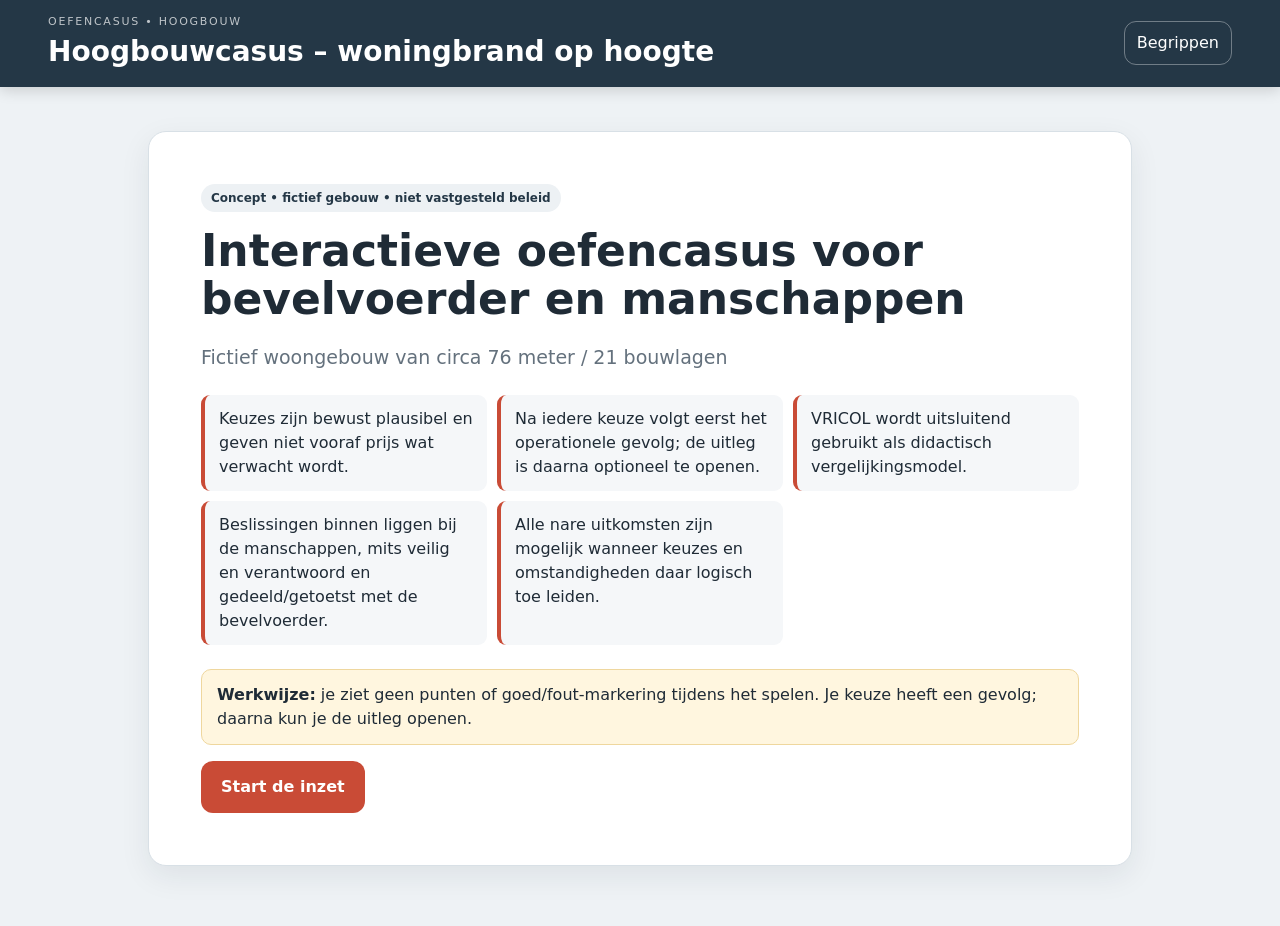
==== index.html @ 6e60c31e "Add files via upload" ====
<!doctype html>
<html lang="nl">
<head>
<meta charset="utf-8"><meta name="viewport" content="width=device-width,initial-scale=1,viewport-fit=cover">
<title>Hoogbouwcasus VGGM 2026</title>
<link rel="stylesheet" href="styles.css">
</head>
<body>
<header class="topbar">
  <div><div class="eyebrow">OEFENCASUS • HOOGBOUW</div><h1 id="appTitle">Hoogbouwcasus</h1></div>
  <button id="glossaryBtn" class="ghost">Begrippen</button>
</header>
<main class="shell">
  <section id="startScreen" class="card hero">
    <span class="status" id="status"></span>
    <h2 id="subtitle"></h2>
    <p id="building" class="lead"></p>
    <div class="principles" id="principles"></div>
    <p class="note"><strong>Werkwijze:</strong> je ziet geen punten of goed/fout-markering tijdens het spelen. Je keuze heeft een gevolg; daarna kun je de uitleg openen.</p>
    <button id="startBtn" class="primary">Start de inzet</button>
  </section>

  <section id="gameScreen" class="hidden">
    <div class="progressRow"><span id="progressText"></span><div class="progress"><div id="progressBar"></div></div></div>
    <article class="card incidentCard">
      <div class="roleLine"><span id="roleBadge" class="roleBadge"></span><span id="roleNote"></span></div>
      <div class="incidentTime" id="incidentTime"></div>
      <h2 id="nodeTitle"></h2>
      <p id="situation" class="situation"></p>
    </article>
    <section id="choicePanel" class="choicePanel"></section>
    <section id="resultPanel" class="hidden"></section>
  </section>

  <section id="endScreen" class="hidden"></section>
</main>

<div id="modal" class="modal hidden" role="dialog" aria-modal="true">
 <div class="modalCard"><button id="modalClose" class="close" aria-label="Sluiten">×</button><div id="modalContent"></div></div>
</div>
<script src="scenario.js"></script><script src="app.js"></script>
</body></html>
---- styles.css ----
:root{--bg:#eef2f5;--card:#fff;--ink:#1f2b36;--muted:#64717d;--nav:#243746;--accent:#c94b36;--line:#d8e0e6;--soft:#f5f7f9;--warning:#8a5a00;--shadow:0 10px 30px rgba(26,40,52,.08)}
*{box-sizing:border-box}body{margin:0;font-family:Inter,ui-sans-serif,system-ui,-apple-system,"Segoe UI",Arial,sans-serif;background:var(--bg);color:var(--ink);line-height:1.5}.topbar{min-height:78px;padding:14px clamp(16px,4vw,48px);background:var(--nav);color:#fff;display:flex;align-items:center;justify-content:space-between;gap:16px;position:sticky;top:0;z-index:10;box-shadow:0 3px 14px rgba(0,0,0,.16)}.topbar h1{font-size:clamp(20px,3vw,28px);margin:0}.eyebrow{font-size:11px;letter-spacing:.16em;opacity:.7}.shell{max-width:1040px;margin:0 auto;padding:24px clamp(14px,3vw,28px) 60px}.card{background:var(--card);border:1px solid var(--line);border-radius:18px;box-shadow:var(--shadow)}.hero{padding:clamp(24px,5vw,52px);margin-top:20px}.hero h2{font-size:clamp(28px,5vw,44px);line-height:1.1;margin:.35em 0}.lead{font-size:19px;color:var(--muted)}.status,.roleBadge{display:inline-flex;padding:5px 10px;border-radius:999px;background:#edf1f4;color:var(--nav);font-weight:700;font-size:12px}.principles{display:grid;grid-template-columns:repeat(auto-fit,minmax(240px,1fr));gap:10px;margin:24px 0}.principle{background:var(--soft);border-left:4px solid var(--accent);padding:12px 14px;border-radius:9px}.note{background:#fff6df;border:1px solid #efd79e;padding:13px 15px;border-radius:10px}.primary,.choiceBtn,.secondary,.ghost{font:inherit;border-radius:12px;border:0;cursor:pointer}.primary{background:var(--accent);color:#fff;font-weight:800;padding:14px 20px}.secondary{background:var(--nav);color:#fff;padding:11px 16px;font-weight:700}.ghost{background:transparent;color:#fff;border:1px solid rgba(255,255,255,.35);padding:9px 12px}.progressRow{display:flex;align-items:center;gap:14px;color:var(--muted);font-size:13px;margin:6px 0 14px}.progress{height:8px;background:#dce3e8;border-radius:99px;flex:1;overflow:hidden}.progress>div{height:100%;width:0;background:var(--accent);transition:width .3s}.incidentCard{padding:24px}.roleLine{display:flex;align-items:center;gap:10px;color:var(--muted);font-size:13px;flex-wrap:wrap}.incidentTime{margin-top:20px;color:var(--accent);font-weight:800;font-size:13px;letter-spacing:.05em}.incidentCard h2{font-size:clamp(24px,4vw,34px);margin:5px 0 12px}.situation{font-size:clamp(17px,2.5vw,21px);margin:0}.choicePanel{display:grid;gap:12px;margin-top:18px}.choiceBtn{width:100%;text-align:left;background:#fff;border:1px solid var(--line);padding:18px 20px;display:grid;grid-template-columns:38px 1fr;gap:12px;box-shadow:0 4px 12px rgba(32,45,57,.04);color:var(--ink)}.choiceBtn:hover,.choiceBtn:focus{border-color:#9cabb6;transform:translateY(-1px)}.choiceKey{width:32px;height:32px;border-radius:50%;background:var(--nav);color:#fff;display:grid;place-items:center;font-weight:800}.choiceText{font-size:16px}.resultCard{margin-top:18px;padding:24px;background:#fff;border:1px solid var(--line);border-radius:18px;box-shadow:var(--shadow)}.resultCard h3{margin-top:0}.consequence{font-size:20px;line-height:1.55}.feedbackToggle{margin-top:12px;background:var(--soft);border:1px solid var(--line);padding:11px 14px;border-radius:10px;cursor:pointer;font-weight:750}.feedback{margin-top:12px;border-left:4px solid var(--nav);padding:12px 14px;background:var(--soft);border-radius:8px}.feedback .label{font-size:12px;font-weight:850;text-transform:uppercase;letter-spacing:.08em;color:var(--muted)}.delayed{margin-top:14px;background:#fff0ed;border:1px solid #efc1b8;padding:14px;border-radius:10px}.nextRow{display:flex;justify-content:flex-end;margin-top:18px}.term{color:#174e7a;text-decoration:underline dotted;text-underline-offset:3px;cursor:pointer;font-weight:650}.hidden{display:none!important}.modal{position:fixed;inset:0;background:rgba(15,23,31,.62);display:grid;place-items:center;padding:18px;z-index:50}.modalCard{position:relative;width:min(720px,100%);max-height:84vh;overflow:auto;background:#fff;border-radius:18px;padding:28px;box-shadow:0 25px 70px rgba(0,0,0,.35)}.close{position:absolute;right:12px;top:8px;border:0;background:transparent;font-size:34px;cursor:pointer;color:var(--muted)}.glossItem{padding:12px 0;border-bottom:1px solid var(--line)}.glossItem h3{margin:0 0 4px}.operational{background:var(--soft);padding:10px;border-radius:8px;margin-top:8px}.endCard{padding:30px}.outcome{border-left:6px solid var(--accent);padding:16px 18px;background:#fff;border-radius:12px}.reviewGrid{display:grid;grid-template-columns:repeat(auto-fit,minmax(230px,1fr));gap:12px;margin:18px 0}.reviewItem{background:#fff;border:1px solid var(--line);border-radius:12px;padding:14px}.history{display:grid;gap:9px}.historyItem{background:#fff;border:1px solid var(--line);border-radius:10px;padding:12px}.historyItem summary{cursor:pointer;font-weight:800}.small{font-size:13px;color:var(--muted)}
@media(max-width:620px){.topbar{position:static}.shell{padding-top:12px}.choiceBtn{padding:15px}.incidentCard{padding:18px}.resultCard{padding:18px}.roleLine{align-items:flex-start}.ghost{font-size:13px}.principles{grid-template-columns:1fr}}
@media print{.topbar,.choicePanel,.primary,.secondary,.ghost,.progressRow,.feedbackToggle,.nextRow{display:none!important}body{background:#fff}.card,.resultCard,.historyItem{box-shadow:none}}
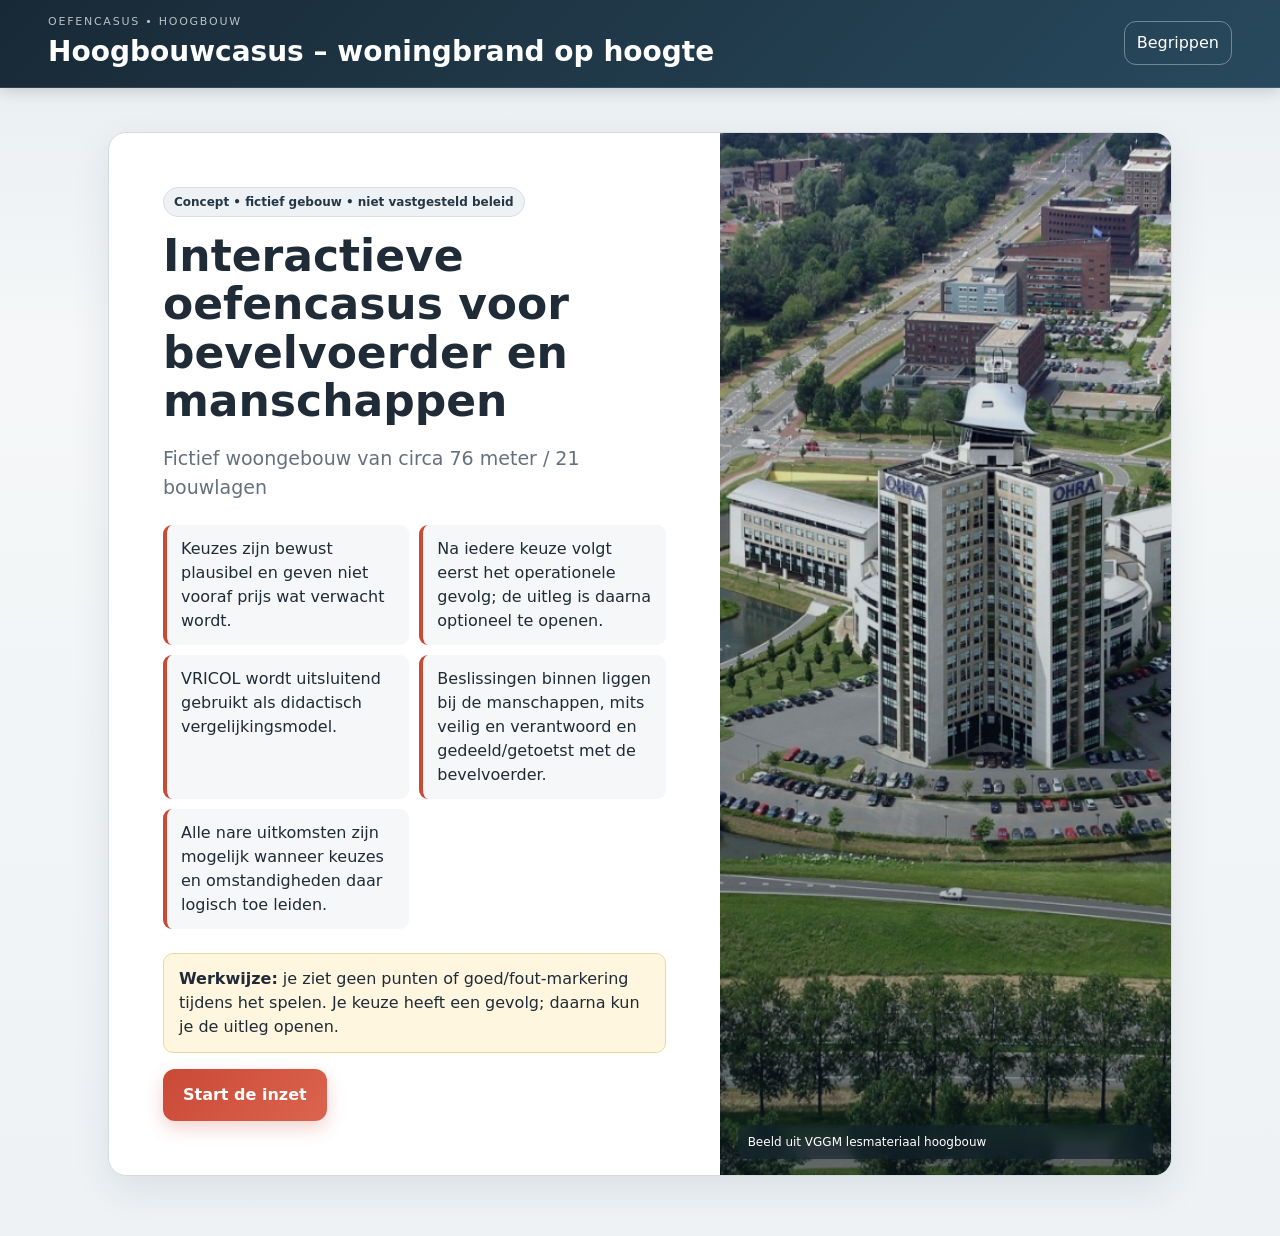
==== commit 21fa6c8e: "Add files via upload" ====
--- a/index.html
+++ b/index.html
@@ -12,12 +12,17 @@
 </header>
 <main class="shell">
   <section id="startScreen" class="card hero">
-    <span class="status" id="status"></span>
-    <h2 id="subtitle"></h2>
-    <p id="building" class="lead"></p>
-    <div class="principles" id="principles"></div>
-    <p class="note"><strong>Werkwijze:</strong> je ziet geen punten of goed/fout-markering tijdens het spelen. Je keuze heeft een gevolg; daarna kun je de uitleg openen.</p>
-    <button id="startBtn" class="primary">Start de inzet</button>
+    <div class="heroGrid">
+      <div class="heroCopy">
+        <span class="status" id="status"></span>
+        <h2 id="subtitle"></h2>
+        <p id="building" class="lead"></p>
+        <div class="principles" id="principles"></div>
+        <p class="note"><strong>Werkwijze:</strong> je ziet geen punten of goed/fout-markering tijdens het spelen. Je keuze heeft een gevolg; daarna kun je de uitleg openen.</p>
+        <button id="startBtn" class="primary">Start de inzet</button>
+      </div>
+      <figure class="heroVisual"><img src="assets/vggm/hoogbouw_overzicht.jpeg" alt="Hoogbouwobject uit VGGM lesmateriaal"><figcaption>Beeld uit VGGM lesmateriaal hoogbouw</figcaption></figure>
+    </div>
   </section>
 
   <section id="gameScreen" class="hidden">
--- a/styles.css
+++ b/styles.css
@@ -3,3 +3,24 @@
 *{box-sizing:border-box}body{margin:0;font-family:Inter,ui-sans-serif,system-ui,-apple-system,"Segoe UI",Arial,sans-serif;background:var(--bg);color:var(--ink);line-height:1.5}.topbar{min-height:78px;padding:14px clamp(16px,4vw,48px);background:var(--nav);color:#fff;display:flex;align-items:center;justify-content:space-between;gap:16px;position:sticky;top:0;z-index:10;box-shadow:0 3px 14px rgba(0,0,0,.16)}.topbar h1{font-size:clamp(20px,3vw,28px);margin:0}.eyebrow{font-size:11px;letter-spacing:.16em;opacity:.7}.shell{max-width:1040px;margin:0 auto;padding:24px clamp(14px,3vw,28px) 60px}.card{background:var(--card);border:1px solid var(--line);border-radius:18px;box-shadow:var(--shadow)}.hero{padding:clamp(24px,5vw,52px);margin-top:20px}.hero h2{font-size:clamp(28px,5vw,44px);line-height:1.1;margin:.35em 0}.lead{font-size:19px;color:var(--muted)}.status,.roleBadge{display:inline-flex;padding:5px 10px;border-radius:999px;background:#edf1f4;color:var(--nav);font-weight:700;font-size:12px}.principles{display:grid;grid-template-columns:repeat(auto-fit,minmax(240px,1fr));gap:10px;margin:24px 0}.principle{background:var(--soft);border-left:4px solid var(--accent);padding:12px 14px;border-radius:9px}.note{background:#fff6df;border:1px solid #efd79e;padding:13px 15px;border-radius:10px}.primary,.choiceBtn,.secondary,.ghost{font:inherit;border-radius:12px;border:0;cursor:pointer}.primary{background:var(--accent);color:#fff;font-weight:800;padding:14px 20px}.secondary{background:var(--nav);color:#fff;padding:11px 16px;font-weight:700}.ghost{background:transparent;color:#fff;border:1px solid rgba(255,255,255,.35);padding:9px 12px}.progressRow{display:flex;align-items:center;gap:14px;color:var(--muted);font-size:13px;margin:6px 0 14px}.progress{height:8px;background:#dce3e8;border-radius:99px;flex:1;overflow:hidden}.progress>div{height:100%;width:0;background:var(--accent);transition:width .3s}.incidentCard{padding:24px}.roleLine{display:flex;align-items:center;gap:10px;color:var(--muted);font-size:13px;flex-wrap:wrap}.incidentTime{margin-top:20px;color:var(--accent);font-weight:800;font-size:13px;letter-spacing:.05em}.incidentCard h2{font-size:clamp(24px,4vw,34px);margin:5px 0 12px}.situation{font-size:clamp(17px,2.5vw,21px);margin:0}.choicePanel{display:grid;gap:12px;margin-top:18px}.choiceBtn{width:100%;text-align:left;background:#fff;border:1px solid var(--line);padding:18px 20px;display:grid;grid-template-columns:38px 1fr;gap:12px;box-shadow:0 4px 12px rgba(32,45,57,.04);color:var(--ink)}.choiceBtn:hover,.choiceBtn:focus{border-color:#9cabb6;transform:translateY(-1px)}.choiceKey{width:32px;height:32px;border-radius:50%;background:var(--nav);color:#fff;display:grid;place-items:center;font-weight:800}.choiceText{font-size:16px}.resultCard{margin-top:18px;padding:24px;background:#fff;border:1px solid var(--line);border-radius:18px;box-shadow:var(--shadow)}.resultCard h3{margin-top:0}.consequence{font-size:20px;line-height:1.55}.feedbackToggle{margin-top:12px;background:var(--soft);border:1px solid var(--line);padding:11px 14px;border-radius:10px;cursor:pointer;font-weight:750}.feedback{margin-top:12px;border-left:4px solid var(--nav);padding:12px 14px;background:var(--soft);border-radius:8px}.feedback .label{font-size:12px;font-weight:850;text-transform:uppercase;letter-spacing:.08em;color:var(--muted)}.delayed{margin-top:14px;background:#fff0ed;border:1px solid #efc1b8;padding:14px;border-radius:10px}.nextRow{display:flex;justify-content:flex-end;margin-top:18px}.term{color:#174e7a;text-decoration:underline dotted;text-underline-offset:3px;cursor:pointer;font-weight:650}.hidden{display:none!important}.modal{position:fixed;inset:0;background:rgba(15,23,31,.62);display:grid;place-items:center;padding:18px;z-index:50}.modalCard{position:relative;width:min(720px,100%);max-height:84vh;overflow:auto;background:#fff;border-radius:18px;padding:28px;box-shadow:0 25px 70px rgba(0,0,0,.35)}.close{position:absolute;right:12px;top:8px;border:0;background:transparent;font-size:34px;cursor:pointer;color:var(--muted)}.glossItem{padding:12px 0;border-bottom:1px solid var(--line)}.glossItem h3{margin:0 0 4px}.operational{background:var(--soft);padding:10px;border-radius:8px;margin-top:8px}.endCard{padding:30px}.outcome{border-left:6px solid var(--accent);padding:16px 18px;background:#fff;border-radius:12px}.reviewGrid{display:grid;grid-template-columns:repeat(auto-fit,minmax(230px,1fr));gap:12px;margin:18px 0}.reviewItem{background:#fff;border:1px solid var(--line);border-radius:12px;padding:14px}.history{display:grid;gap:9px}.historyItem{background:#fff;border:1px solid var(--line);border-radius:10px;padding:12px}.historyItem summary{cursor:pointer;font-weight:800}.small{font-size:13px;color:var(--muted)}
 @media(max-width:620px){.topbar{position:static}.shell{padding-top:12px}.choiceBtn{padding:15px}.incidentCard{padding:18px}.resultCard{padding:18px}.roleLine{align-items:flex-start}.ghost{font-size:13px}.principles{grid-template-columns:1fr}}
 @media print{.topbar,.choicePanel,.primary,.secondary,.ghost,.progressRow,.feedbackToggle,.nextRow{display:none!important}body{background:#fff}.card,.resultCard,.historyItem{box-shadow:none}}
+.feedbackActions{display:flex;gap:10px;flex-wrap:wrap;margin-top:14px}.deepDiveBtn,.reviewModalBtn{font:inherit;border:1px solid #9dabb6;border-radius:10px;background:#fff;color:var(--nav);padding:11px 14px;cursor:pointer;font-weight:750}.deepDiveBtn:hover,.reviewModalBtn:hover{background:var(--soft)}.afterHint{margin:12px 0 0}.deepDive h2{margin:.2em 0 .6em}.deepDive h3{margin-top:24px}.sourceFrame{background:#f1f5f8;border-left:4px solid #46687f;padding:14px 16px;border-radius:9px;margin:12px 0}.sourceFrame p:first-child{margin-top:0}.sourceFrame p:last-child{margin-bottom:0}.deepText{font-size:16px}.roleBox{background:#f7f4ed;border:1px solid #e3d8bd;border-radius:10px;padding:12px 14px;margin:16px 0}.compareGrid{display:grid;gap:10px}.compareItem{border:1px solid var(--line);border-radius:10px;padding:13px;background:#fff}.compareWhy{margin-top:6px}.sourceNote{margin-top:22px;padding-top:14px;border-top:1px solid var(--line);font-size:13px;color:var(--muted)}.historyItem summary{display:flex;justify-content:space-between;gap:12px;align-items:center}.historyChoice{white-space:nowrap;color:var(--muted);font-size:12px;text-transform:uppercase}.historyBody{padding-top:8px}.compactDuiding{background:var(--soft);padding:10px 12px;border-radius:8px}.fullDebrief{margin:14px 0;border-top:1px solid var(--line);padding-top:12px}.fullDebrief h4{font-size:18px;margin:0 0 8px}.reviewModalBtn{margin-top:4px}
+@media(max-width:620px){.feedbackActions{display:grid}.deepDiveBtn,.feedbackToggle{width:100%;text-align:left}.historyItem summary{align-items:flex-start}.historyChoice{white-space:normal}}
+.scenarioTime{font-weight:850;color:var(--accent);margin:2px 0 12px;font-size:15px}.situation p{margin:.6em 0}.scenarioList{margin:12px 0 16px;padding-left:24px}.scenarioList li{margin:5px 0}.scenarioGroups{display:grid;grid-template-columns:repeat(2,minmax(0,1fr));gap:12px;margin:16px 0}.scenarioGroup{background:var(--soft);border:1px solid var(--line);border-radius:12px;padding:14px}.scenarioGroup h3{font-size:17px;margin:0 0 6px}.scenarioGroup ul{margin:0;padding-left:21px}.scenarioPrompt{margin-top:18px;padding-top:14px;border-top:1px solid var(--line);font-weight:850}.consequence p{margin:.65em 0}.debriefSection{margin:22px 0}.debriefSection h3{margin:0 0 8px;font-size:20px}.debriefSection ul{padding-left:22px}.assessmentBox{margin:24px 0;padding:16px;background:#f5f7f9;border:1px solid var(--line);border-radius:12px}.assessmentBox h3{margin:3px 0 10px}.assessmentCols{display:grid;grid-template-columns:repeat(2,minmax(0,1fr));gap:18px}.assessmentCols ul{margin:6px 0 0;padding-left:20px}.stateBox{margin:18px 0;padding:14px;border-left:4px solid var(--nav);background:#f1f5f8;border-radius:9px}.stateChips{display:flex;flex-wrap:wrap;gap:8px;margin-top:10px}.stateChips span{display:inline-flex;padding:6px 9px;border-radius:999px;background:#fff;border:1px solid var(--line);font-size:13px;font-weight:700}.modalCard{width:min(900px,100%)}
+@media(max-width:700px){.scenarioGroups,.assessmentCols{grid-template-columns:1fr}.modalCard{padding:22px 18px}}
+
+/* v5 – visuele laag met VGGM-lesmateriaal */
+:root{--bg2:#e4eaee;--nav2:#182936;--accent2:#d4503b;--blue:#315c78;--textsoft:#52616d}
+body{background:linear-gradient(180deg,#e7edf1 0,#f5f7f8 340px,#eef2f5 100%)}
+.topbar{background:linear-gradient(135deg,var(--nav2),#28495d);border-bottom:1px solid rgba(255,255,255,.12)}
+.shell{max-width:1120px}.card{border-color:#d2dce2;box-shadow:0 14px 38px rgba(18,39,52,.09)}
+.hero{overflow:hidden;padding:0}.heroGrid{display:grid;grid-template-columns:minmax(0,1.15fr) minmax(310px,.85fr);min-height:590px}.heroCopy{padding:clamp(28px,5vw,54px)}.heroVisual{margin:0;position:relative;min-height:100%;background:#1b2d38;overflow:hidden}.heroVisual img{width:100%;height:100%;object-fit:cover;display:block;filter:saturate(.9) contrast(1.03)}.heroVisual:after{content:"";position:absolute;inset:0;background:linear-gradient(180deg,rgba(19,39,52,.05),rgba(19,39,52,.42))}.heroVisual figcaption{position:absolute;z-index:1;left:18px;right:18px;bottom:16px;color:#fff;font-size:12px;background:rgba(16,31,42,.65);backdrop-filter:blur(6px);padding:8px 10px;border-radius:8px}
+.status{background:#eef2f4;border:1px solid #d5dfe5}.primary{background:linear-gradient(135deg,#c94936,#dc644e);box-shadow:0 7px 18px rgba(201,73,54,.24);transition:.18s transform,.18s box-shadow}.primary:hover{transform:translateY(-1px);box-shadow:0 10px 22px rgba(201,73,54,.3)}
+.incidentCard{position:relative;overflow:hidden;border-top:5px solid var(--accent)}.incidentCard:before{content:"";position:absolute;right:-80px;top:-90px;width:230px;height:230px;border-radius:50%;background:radial-gradient(circle,rgba(49,92,120,.08),transparent 68%);pointer-events:none}.roleBadge{background:#e8eff3;color:#23495f;border:1px solid #c9d9e3}.incidentTime{display:inline-flex;align-items:center;gap:7px}.incidentTime:before{content:"";width:8px;height:8px;background:var(--accent);border-radius:50%;box-shadow:0 0 0 4px rgba(201,75,54,.12)}
+.choicePanel{grid-template-columns:repeat(3,minmax(0,1fr));align-items:stretch}.choiceBtn{grid-template-columns:42px 1fr;align-content:start;min-height:154px;border-radius:16px;padding:20px;transition:.18s transform,.18s border-color,.18s box-shadow}.choiceBtn:hover,.choiceBtn:focus{transform:translateY(-3px);border-color:#7891a1;box-shadow:0 12px 26px rgba(25,49,64,.1)}.choiceKey{background:linear-gradient(145deg,#203947,#355e76);box-shadow:0 4px 10px rgba(32,57,71,.16)}
+.scenarioMedia,.debriefMedia,.termMedia,.glossMedia{margin:22px 0 4px;border-radius:15px;overflow:hidden;background:#e8edf0;border:1px solid #d2dce2}.scenarioMedia .mediaZoom,.debriefMedia .mediaZoom,.termMedia .mediaZoom,.glossMedia .mediaZoom{display:block;width:100%;padding:0;border:0;background:#dde5e9;cursor:zoom-in}.scenarioMedia img,.debriefMedia img{display:block;width:100%;height:min(390px,42vw);min-height:220px;object-fit:cover}.scenarioMedia figcaption,.debriefMedia figcaption,.termMedia figcaption,.glossMedia figcaption{display:flex;justify-content:space-between;align-items:flex-start;gap:14px;padding:10px 13px;background:#fff;color:#34434e;font-size:13px;border-top:1px solid #dbe3e8}.scenarioMedia figcaption small,.debriefMedia figcaption small,.termMedia figcaption small,.glossMedia figcaption small{white-space:nowrap;color:#7b8992}
+.debriefMedia img{object-fit:contain;background:#e9eef1}.termMedia img{width:100%;max-height:360px;object-fit:contain;background:#edf1f3;display:block}.glossMedia{float:right;width:min(220px,38%);margin:0 0 12px 16px}.glossMedia img{width:100%;height:125px;object-fit:contain;background:#edf1f3;display:block}.glossItem{overflow:auto}.termHeader{padding-right:42px}.imageModal{text-align:center}.imageModal img{max-width:100%;max-height:68vh;object-fit:contain;border-radius:10px;background:#eef2f4}.imageModal p{font-weight:700;color:#42525e}
+.resultCard{border-top:4px solid #58788d}.consequence{background:linear-gradient(180deg,#fbfcfd,#f3f6f8);border:1px solid #dce4e9;border-radius:13px;padding:16px 18px}.feedbackActions button{transition:.15s}.deepDiveBtn{border-color:#66879b;color:#234b62;background:#f7fafb}.deepDiveBtn:hover{background:#edf4f7}.feedbackToggle{margin-top:0}.afterHint{color:#72808a}.assessmentBox{border-left:5px solid #617f91}.stateChips span{background:#f8fafb}.sourceFrame{background:linear-gradient(135deg,#eef4f7,#f8fafb)}
+.progress{height:10px;background:#d7e0e5}.progress>div{background:linear-gradient(90deg,#bc4533,#dd6c55)}
+.modal{backdrop-filter:blur(3px)}.modalCard{border:1px solid rgba(255,255,255,.5)}
+@media(max-width:900px){.heroGrid{grid-template-columns:1fr}.heroVisual{min-height:300px;order:-1}.heroVisual img{height:300px}.choicePanel{grid-template-columns:1fr}.choiceBtn{min-height:auto}.scenarioMedia img,.debriefMedia img{height:auto;min-height:0;max-height:420px}.scenarioMedia .mediaZoom img{object-fit:contain;background:#e7edf0}}
+@media(max-width:620px){.heroCopy{padding:24px 18px}.heroVisual,.heroVisual img{min-height:220px;height:220px}.glossMedia{float:none;width:100%;margin:10px 0}.scenarioMedia figcaption,.debriefMedia figcaption,.termMedia figcaption,.glossMedia figcaption{display:block}.scenarioMedia figcaption small,.debriefMedia figcaption small,.termMedia figcaption small,.glossMedia figcaption small{display:block;margin-top:4px;white-space:normal}}
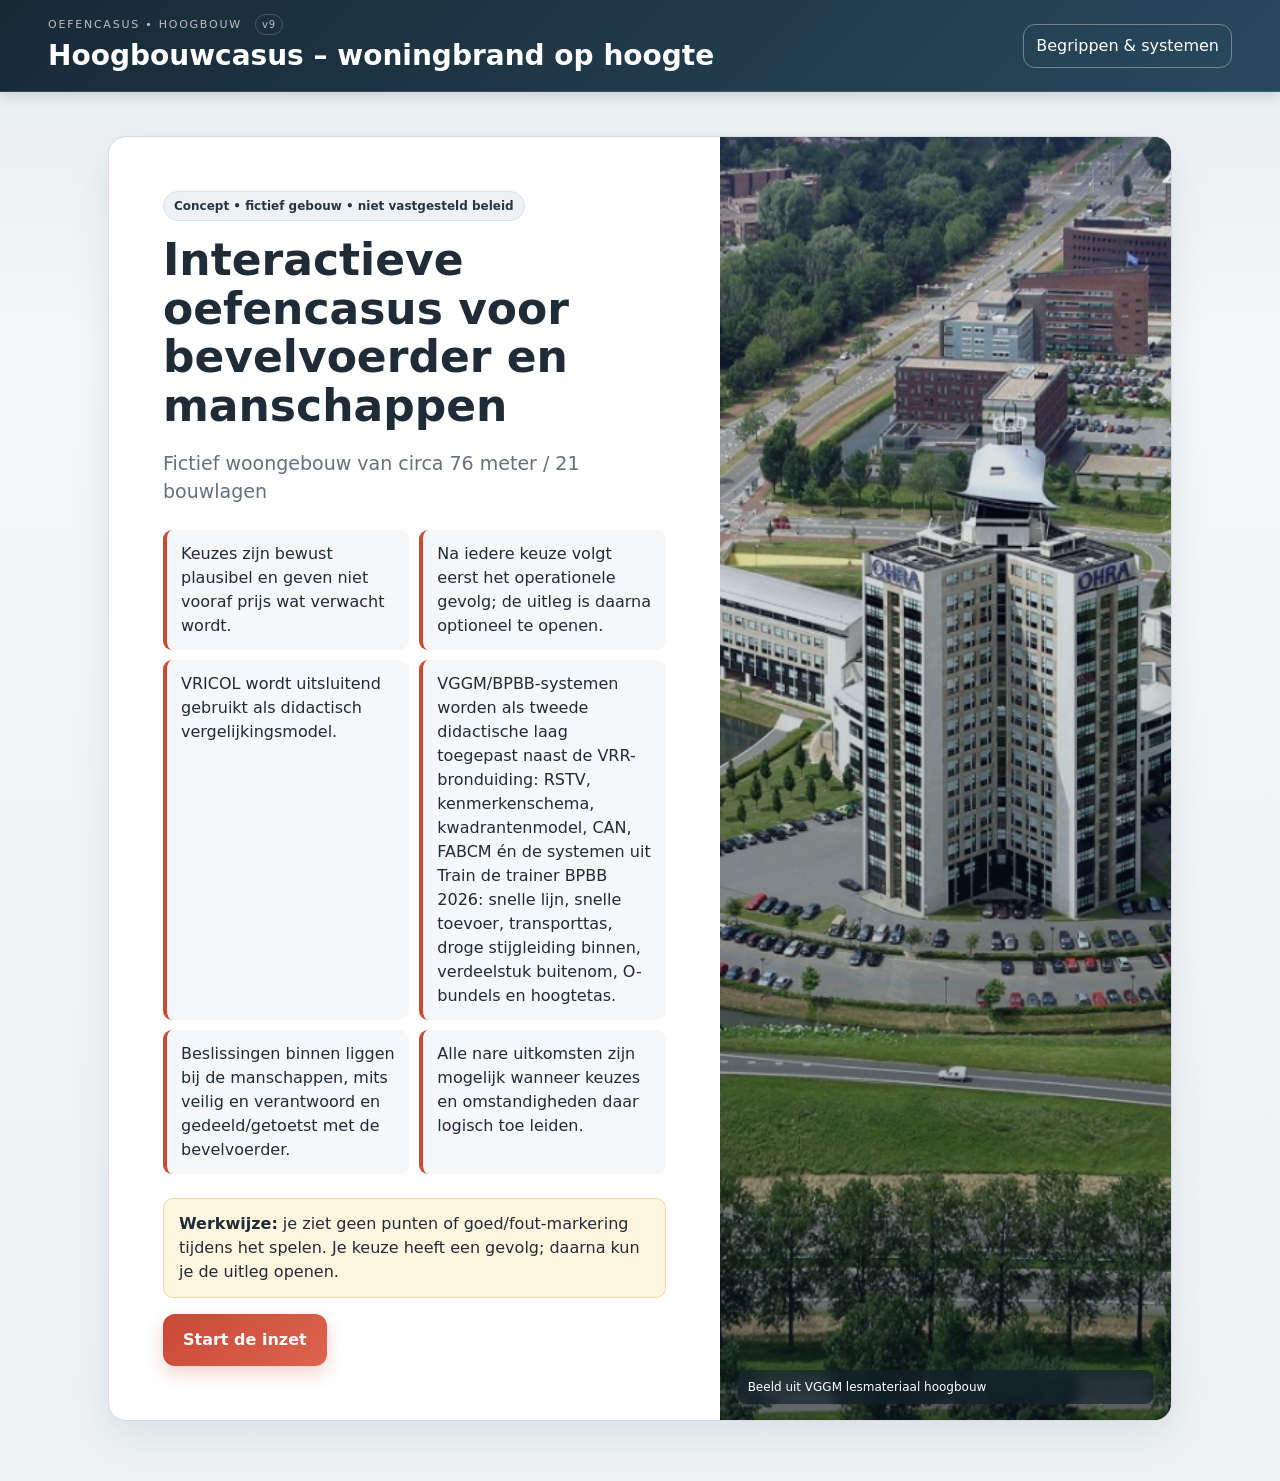
==== commit 35de155e: "Add files via upload" ====
--- a/index.html
+++ b/index.html
@@ -3,12 +3,12 @@
 <head>
 <meta charset="utf-8"><meta name="viewport" content="width=device-width,initial-scale=1,viewport-fit=cover">
 <title>Hoogbouwcasus VGGM 2026</title>
-<link rel="stylesheet" href="styles.css">
+<link rel="stylesheet" href="styles.css?v=9">
 </head>
 <body>
 <header class="topbar">
-  <div><div class="eyebrow">OEFENCASUS • HOOGBOUW</div><h1 id="appTitle">Hoogbouwcasus</h1></div>
-  <button id="glossaryBtn" class="ghost">Begrippen</button>
+  <div><div class="eyebrow">OEFENCASUS • HOOGBOUW <span class="versionBadge">v9</span></div><h1 id="appTitle">Hoogbouwcasus</h1></div>
+  <button id="glossaryBtn" class="ghost">Begrippen & systemen</button>
 </header>
 <main class="shell">
   <section id="startScreen" class="card hero">
@@ -43,5 +43,5 @@
 <div id="modal" class="modal hidden" role="dialog" aria-modal="true">
  <div class="modalCard"><button id="modalClose" class="close" aria-label="Sluiten">×</button><div id="modalContent"></div></div>
 </div>
-<script src="scenario.js"></script><script src="app.js"></script>
+<script src="scenario.js?v=9"></script><script src="app.js?v=9"></script>
 </body></html>
--- a/styles.css
+++ b/styles.css
@@ -24,3 +24,13 @@
 .modal{backdrop-filter:blur(3px)}.modalCard{border:1px solid rgba(255,255,255,.5)}
 @media(max-width:900px){.heroGrid{grid-template-columns:1fr}.heroVisual{min-height:300px;order:-1}.heroVisual img{height:300px}.choicePanel{grid-template-columns:1fr}.choiceBtn{min-height:auto}.scenarioMedia img,.debriefMedia img{height:auto;min-height:0;max-height:420px}.scenarioMedia .mediaZoom img{object-fit:contain;background:#e7edf0}}
 @media(max-width:620px){.heroCopy{padding:24px 18px}.heroVisual,.heroVisual img{min-height:220px;height:220px}.glossMedia{float:none;width:100%;margin:10px 0}.scenarioMedia figcaption,.debriefMedia figcaption,.termMedia figcaption,.glossMedia figcaption{display:block}.scenarioMedia figcaption small,.debriefMedia figcaption small,.termMedia figcaption small,.glossMedia figcaption small{display:block;margin-top:4px;white-space:normal}}
+
+
+/* v6 – VGGM/BPBB-systemen */
+.systemsPanel{margin:22px 0 4px;padding:16px 18px;border:1px solid var(--line);border-radius:16px;background:linear-gradient(135deg,rgba(255,255,255,.98),rgba(244,247,250,.96));box-shadow:0 8px 24px rgba(23,38,55,.06)}
+.systemsHead{display:flex;align-items:flex-end;justify-content:space-between;gap:16px;margin-bottom:12px}.systemsHead strong{font-size:1rem}.systemsHint{font-size:.78rem;color:var(--muted)}
+.systemChips{display:flex;flex-wrap:wrap;gap:8px}.systemChip{border:1px solid rgba(129,29,37,.24);background:rgba(129,29,37,.06);color:var(--text);border-radius:999px;padding:8px 12px;font-weight:700;font-size:.84rem;cursor:pointer;transition:.18s ease}.systemChip:hover{transform:translateY(-1px);background:rgba(129,29,37,.11);border-color:rgba(129,29,37,.42)}
+@media(max-width:700px){.systemsHead{align-items:flex-start;flex-direction:column;gap:4px}.systemChip{font-size:.8rem;padding:7px 10px}}
+
+/* v9 – versieherkenning en gecombineerde begrippen/systemen */
+.versionBadge{display:inline-flex;margin-left:8px;padding:2px 6px;border:1px solid rgba(255,255,255,.28);border-radius:999px;font-size:10px;letter-spacing:.08em;vertical-align:middle}.glossSectionTitle{margin:26px 0 8px;padding:8px 10px;border-radius:9px;background:#e8eff3;color:#23495f;font-weight:850;text-transform:uppercase;letter-spacing:.06em;font-size:12px;clear:both}.systemGloss{min-height:150px}.inlineSystemBtn{margin-top:10px}.systemGloss:after,.glossItem:after{content:"";display:block;clear:both}
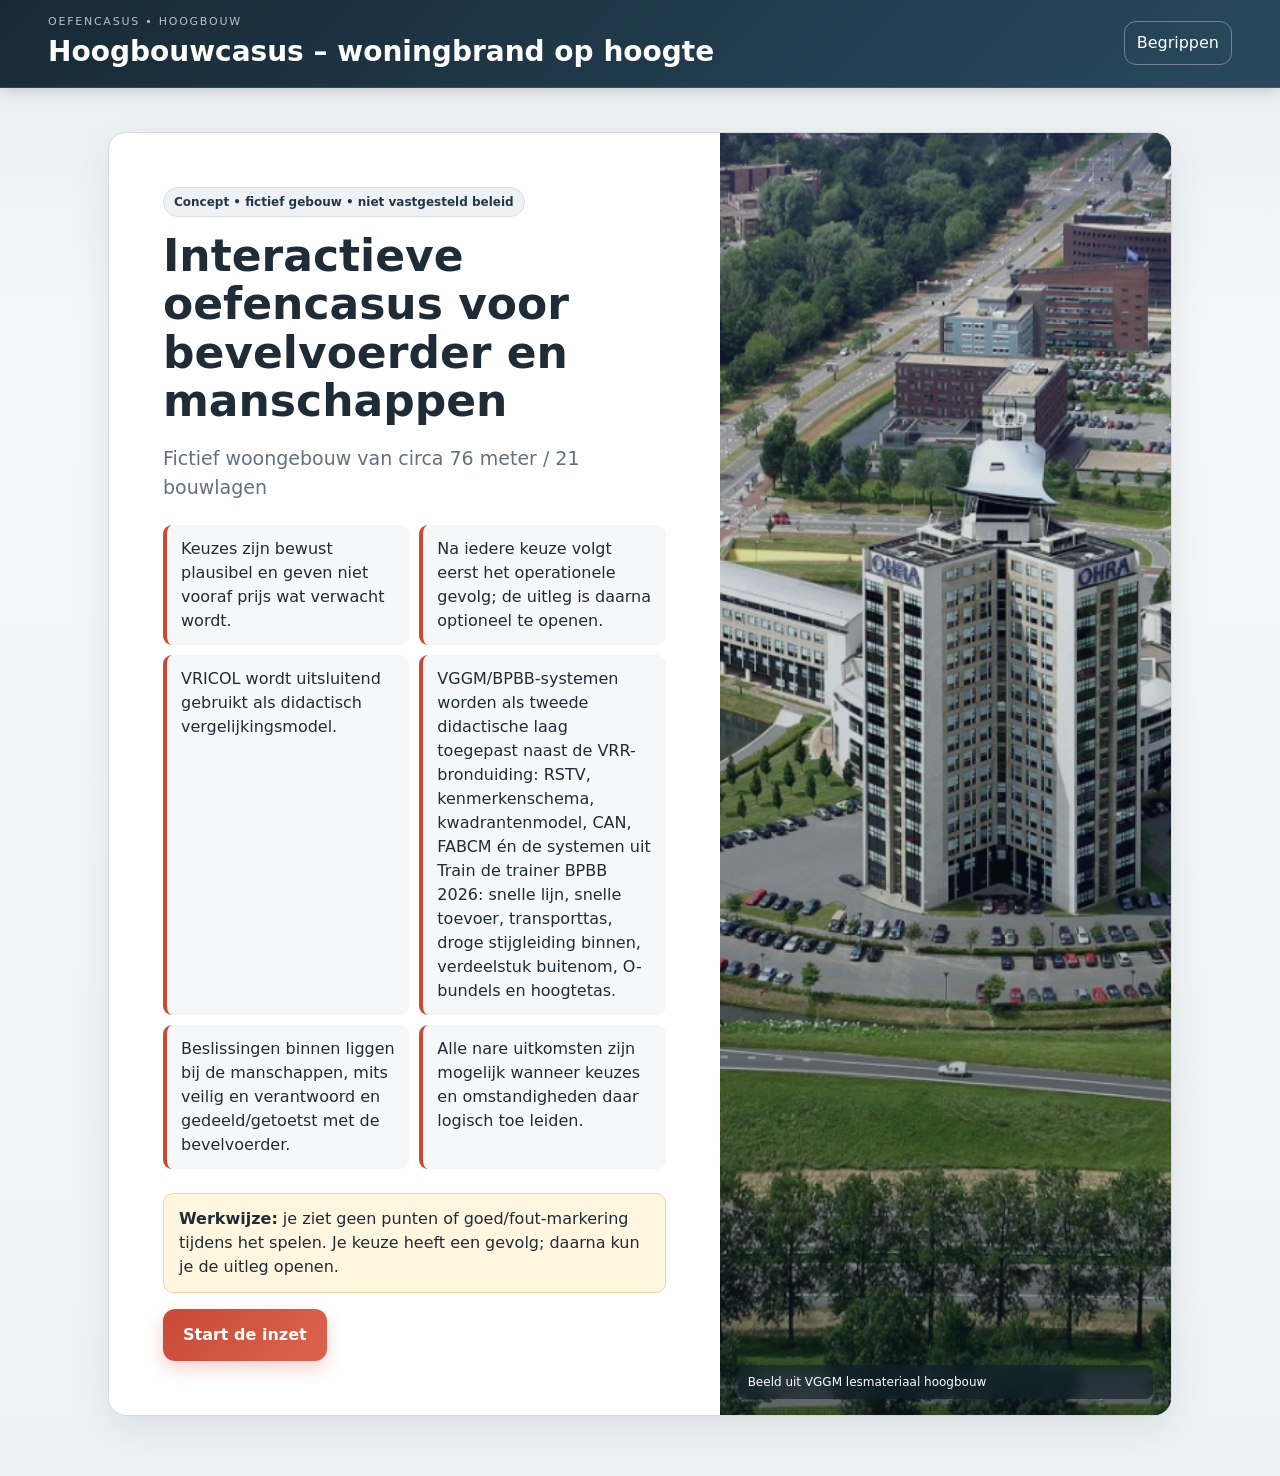
==== commit 96915ba5: "Add files via upload" ====
--- a/index.html
+++ b/index.html
@@ -3,12 +3,12 @@
 <head>
 <meta charset="utf-8"><meta name="viewport" content="width=device-width,initial-scale=1,viewport-fit=cover">
 <title>Hoogbouwcasus VGGM 2026</title>
-<link rel="stylesheet" href="styles.css?v=9">
+<link rel="stylesheet" href="styles.css">
 </head>
 <body>
 <header class="topbar">
-  <div><div class="eyebrow">OEFENCASUS • HOOGBOUW <span class="versionBadge">v9</span></div><h1 id="appTitle">Hoogbouwcasus</h1></div>
-  <button id="glossaryBtn" class="ghost">Begrippen & systemen</button>
+  <div><div class="eyebrow">OEFENCASUS • HOOGBOUW</div><h1 id="appTitle">Hoogbouwcasus</h1></div>
+  <button id="glossaryBtn" class="ghost">Begrippen</button>
 </header>
 <main class="shell">
   <section id="startScreen" class="card hero">
@@ -43,5 +43,5 @@
 <div id="modal" class="modal hidden" role="dialog" aria-modal="true">
  <div class="modalCard"><button id="modalClose" class="close" aria-label="Sluiten">×</button><div id="modalContent"></div></div>
 </div>
-<script src="scenario.js?v=9"></script><script src="app.js?v=9"></script>
+<script src="scenario.js"></script><script src="app.js"></script>
 </body></html>
--- a/styles.css
+++ b/styles.css
@@ -32,5 +32,14 @@
 .systemChips{display:flex;flex-wrap:wrap;gap:8px}.systemChip{border:1px solid rgba(129,29,37,.24);background:rgba(129,29,37,.06);color:var(--text);border-radius:999px;padding:8px 12px;font-weight:700;font-size:.84rem;cursor:pointer;transition:.18s ease}.systemChip:hover{transform:translateY(-1px);background:rgba(129,29,37,.11);border-color:rgba(129,29,37,.42)}
 @media(max-width:700px){.systemsHead{align-items:flex-start;flex-direction:column;gap:4px}.systemChip{font-size:.8rem;padding:7px 10px}}
 
-/* v9 – versieherkenning en gecombineerde begrippen/systemen */
-.versionBadge{display:inline-flex;margin-left:8px;padding:2px 6px;border:1px solid rgba(255,255,255,.28);border-radius:999px;font-size:10px;letter-spacing:.08em;vertical-align:middle}.glossSectionTitle{margin:26px 0 8px;padding:8px 10px;border-radius:9px;background:#e8eff3;color:#23495f;font-weight:850;text-transform:uppercase;letter-spacing:.06em;font-size:12px;clear:both}.systemGloss{min-height:150px}.inlineSystemBtn{margin-top:10px}.systemGloss:after,.glossItem:after{content:"";display:block;clear:both}
+/* v9 – begrippenlijst: video- en brondocumentlinks */
+.videoLink,.pdfExpand{
+  display:inline-flex;align-items:center;gap:.45rem;margin-top:12px;padding:10px 14px;
+  border:1px solid var(--line,#d4dbe3);border-radius:10px;background:#fff;color:inherit;
+  font:inherit;font-weight:700;text-decoration:none;cursor:pointer;
+}
+.videoLink:hover,.pdfExpand:hover{transform:translateY(-1px);box-shadow:0 5px 16px rgba(0,0,0,.08)}
+.glossItem .videoLink,.glossItem .pdfExpand{margin-right:8px;margin-bottom:4px}
+.pdfPages{display:grid;gap:16px;margin:14px 0}
+.pdfPages img{display:block;width:100%;height:auto;border-radius:10px;border:1px solid #dfe4ea;background:white}
+.pdfViewer{max-width:980px;margin:0 auto}
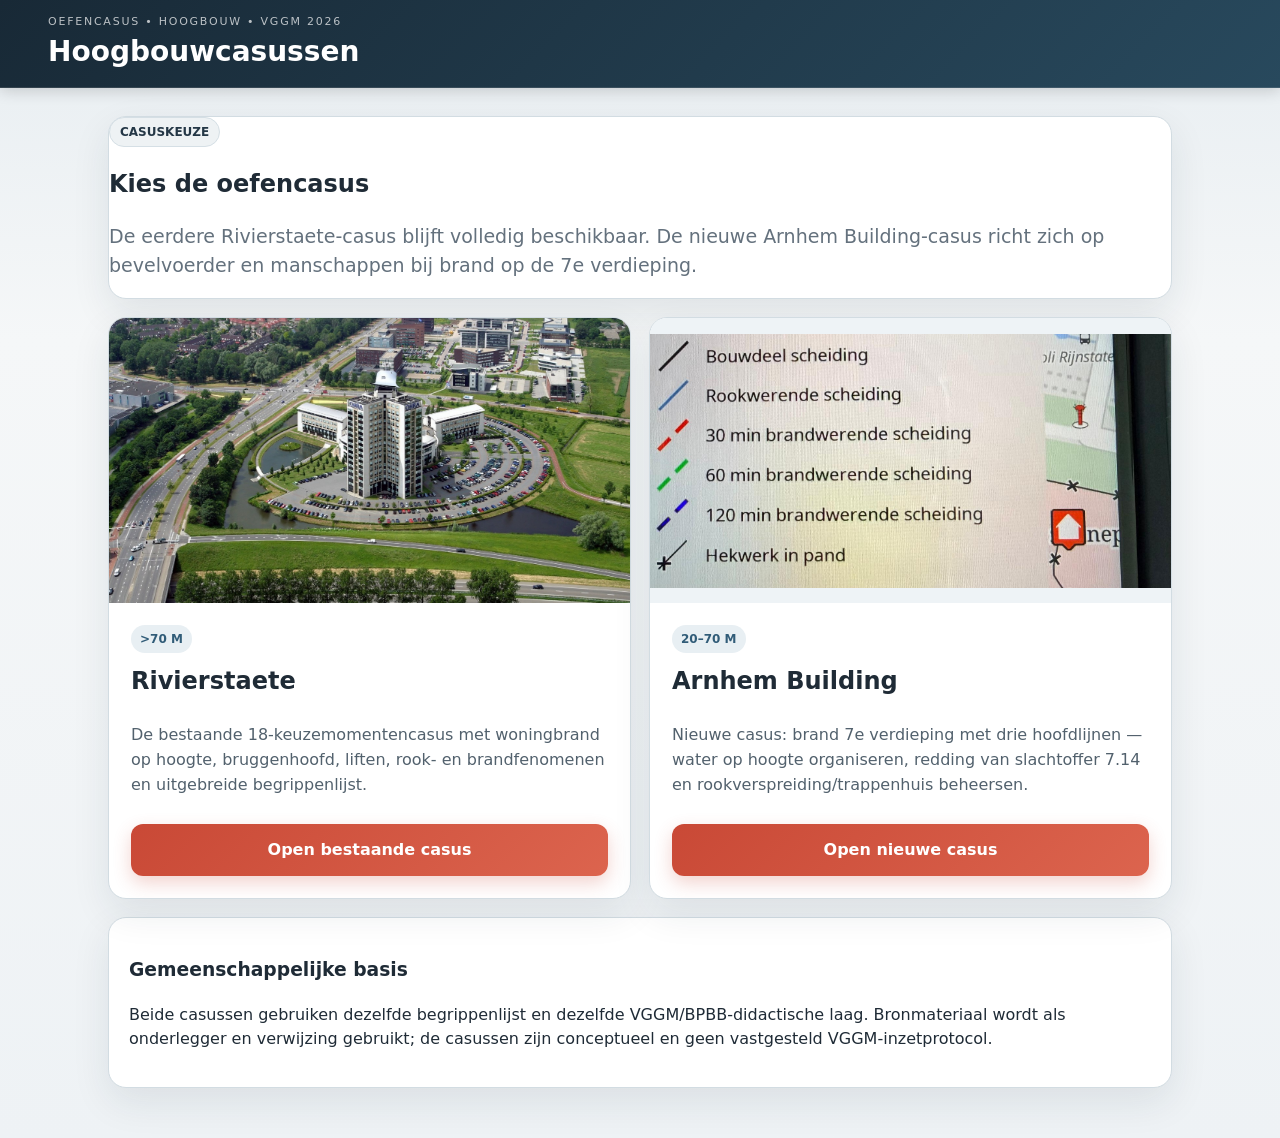
==== commit ac24ee02: "V10 - Arnhem building casus toegevoegd" ====
--- a/index.html
+++ b/index.html
@@ -2,46 +2,42 @@
 <html lang="nl">
 <head>
 <meta charset="utf-8"><meta name="viewport" content="width=device-width,initial-scale=1,viewport-fit=cover">
-<title>Hoogbouwcasus VGGM 2026</title>
+<title>Hoogbouwcasus VGGM 2026 – casuskeuze</title>
 <link rel="stylesheet" href="styles.css">
 </head>
 <body>
 <header class="topbar">
-  <div><div class="eyebrow">OEFENCASUS • HOOGBOUW</div><h1 id="appTitle">Hoogbouwcasus</h1></div>
-  <button id="glossaryBtn" class="ghost">Begrippen</button>
+  <div><div class="eyebrow">OEFENCASUS • HOOGBOUW • VGGM 2026</div><h1>Hoogbouwcasussen</h1></div>
 </header>
-<main class="shell">
-  <section id="startScreen" class="card hero">
-    <div class="heroGrid">
-      <div class="heroCopy">
-        <span class="status" id="status"></span>
-        <h2 id="subtitle"></h2>
-        <p id="building" class="lead"></p>
-        <div class="principles" id="principles"></div>
-        <p class="note"><strong>Werkwijze:</strong> je ziet geen punten of goed/fout-markering tijdens het spelen. Je keuze heeft een gevolg; daarna kun je de uitleg openen.</p>
-        <button id="startBtn" class="primary">Start de inzet</button>
+<main class="shell caseLanding">
+  <section class="card landingIntro">
+    <span class="status">CASUSKEUZE</span>
+    <h2>Kies de oefencasus</h2>
+    <p class="lead">De eerdere Rivierstaete-casus blijft volledig beschikbaar. De nieuwe Arnhem Building-casus richt zich op bevelvoerder en manschappen bij brand op de 7e verdieping.</p>
+  </section>
+  <section class="caseGrid">
+    <article class="card caseCard">
+      <div class="caseMedia"><img src="assets/vggm/hoogbouw_overzicht.jpeg" alt="Rivierstaete hoogbouw"></div>
+      <div class="caseBody">
+        <span class="caseTag">&gt;70 M</span>
+        <h2>Rivierstaete</h2>
+        <p>De bestaande 18-keuzemomentencasus met woningbrand op hoogte, bruggenhoofd, liften, rook- en brandfenomenen en uitgebreide begrippenlijst.</p>
+        <a class="primary caseStart" href="rivierstaete.html">Open bestaande casus</a>
       </div>
-      <figure class="heroVisual"><img src="assets/vggm/hoogbouw_overzicht.jpeg" alt="Hoogbouwobject uit VGGM lesmateriaal"><figcaption>Beeld uit VGGM lesmateriaal hoogbouw</figcaption></figure>
-    </div>
+    </article>
+    <article class="card caseCard">
+      <div class="caseMedia contain"><img src="assets/arnhem/plattegrond_7e_brandwerende_scheidingen.jpeg" alt="Arnhem Building oefenplattegrond"></div>
+      <div class="caseBody">
+        <span class="caseTag">20–70 M</span>
+        <h2>Arnhem Building</h2>
+        <p>Nieuwe casus: brand 7e verdieping met drie hoofdlijnen — water op hoogte organiseren, redding van slachtoffer 7.14 en rookverspreiding/trappenhuis beheersen.</p>
+        <a class="primary caseStart" href="arnhem-building.html">Open nieuwe casus</a>
+      </div>
+    </article>
   </section>
-
-  <section id="gameScreen" class="hidden">
-    <div class="progressRow"><span id="progressText"></span><div class="progress"><div id="progressBar"></div></div></div>
-    <article class="card incidentCard">
-      <div class="roleLine"><span id="roleBadge" class="roleBadge"></span><span id="roleNote"></span></div>
-      <div class="incidentTime" id="incidentTime"></div>
-      <h2 id="nodeTitle"></h2>
-      <p id="situation" class="situation"></p>
-    </article>
-    <section id="choicePanel" class="choicePanel"></section>
-    <section id="resultPanel" class="hidden"></section>
+  <section class="card landingInfo">
+    <h3>Gemeenschappelijke basis</h3>
+    <p>Beide casussen gebruiken dezelfde begrippenlijst en dezelfde VGGM/BPBB-didactische laag. Bronmateriaal wordt als onderlegger en verwijzing gebruikt; de casussen zijn conceptueel en geen vastgesteld VGGM-inzetprotocol.</p>
   </section>
-
-  <section id="endScreen" class="hidden"></section>
 </main>
-
-<div id="modal" class="modal hidden" role="dialog" aria-modal="true">
- <div class="modalCard"><button id="modalClose" class="close" aria-label="Sluiten">×</button><div id="modalContent"></div></div>
-</div>
-<script src="scenario.js"></script><script src="app.js"></script>
-</body></html>+</body></html>
--- a/styles.css
+++ b/styles.css
@@ -43,3 +43,9 @@
 .pdfPages{display:grid;gap:16px;margin:14px 0}
 .pdfPages img{display:block;width:100%;height:auto;border-radius:10px;border:1px solid #dfe4ea;background:white}
 .pdfViewer{max-width:980px;margin:0 auto}
+
+/* v10 – meerdere hoogbouwcasussen */
+.topActions{display:flex;gap:8px;align-items:center;flex-wrap:wrap}.linkButton{text-decoration:none;display:inline-flex;align-items:center;justify-content:center}
+.caseLanding{padding-top:28px;padding-bottom:50px}.landingIntro{margin-bottom:18px}.caseGrid{display:grid;grid-template-columns:repeat(2,minmax(0,1fr));gap:18px;margin-bottom:18px}
+.caseCard{padding:0;overflow:hidden;display:flex;flex-direction:column}.caseMedia{height:285px;background:#dfe7ec;overflow:hidden}.caseMedia img{width:100%;height:100%;object-fit:cover;display:block}.caseMedia.contain img{object-fit:contain;background:#eef3f6}.caseBody{padding:22px;display:flex;flex-direction:column;flex:1}.caseTag{display:inline-flex;align-self:flex-start;padding:5px 9px;border-radius:999px;background:#e8eff3;color:#315c78;font-weight:800;font-size:12px}.caseBody h2{margin:10px 0 8px}.caseBody p{color:#52616d;line-height:1.55;flex:1}.caseStart{text-decoration:none;text-align:center;margin-top:10px}.landingInfo{padding:20px}
+@media(max-width:800px){.caseGrid{grid-template-columns:1fr}.caseMedia{height:240px}.topActions{justify-content:flex-end}}
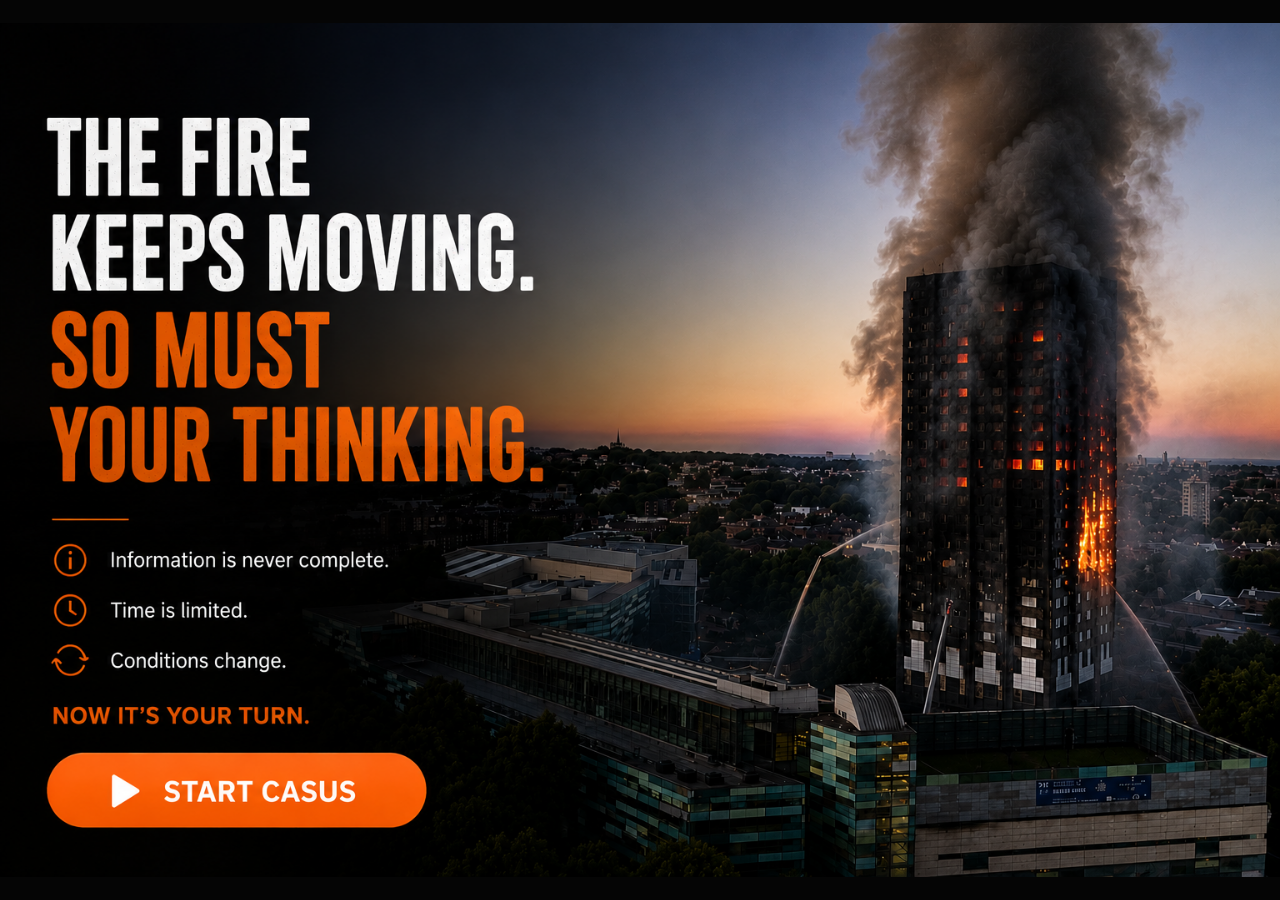
==== commit 50742da1: "Add files via upload" ====
--- a/index.html
+++ b/index.html
@@ -1,43 +1,18 @@
 <!doctype html>
 <html lang="nl">
 <head>
-<meta charset="utf-8"><meta name="viewport" content="width=device-width,initial-scale=1,viewport-fit=cover">
-<title>Hoogbouwcasus VGGM 2026 – casuskeuze</title>
+<meta charset="utf-8">
+<meta name="viewport" content="width=device-width,initial-scale=1,viewport-fit=cover">
+<title>Hoogbouwcasus VGGM 2026</title>
 <link rel="stylesheet" href="styles.css">
 </head>
-<body>
-<header class="topbar">
-  <div><div class="eyebrow">OEFENCASUS • HOOGBOUW • VGGM 2026</div><h1>Hoogbouwcasussen</h1></div>
-</header>
-<main class="shell caseLanding">
-  <section class="card landingIntro">
-    <span class="status">CASUSKEUZE</span>
-    <h2>Kies de oefencasus</h2>
-    <p class="lead">De eerdere Rivierstaete-casus blijft volledig beschikbaar. De nieuwe Arnhem Building-casus richt zich op bevelvoerder en manschappen bij brand op de 7e verdieping.</p>
-  </section>
-  <section class="caseGrid">
-    <article class="card caseCard">
-      <div class="caseMedia"><img src="assets/vggm/hoogbouw_overzicht.jpeg" alt="Rivierstaete hoogbouw"></div>
-      <div class="caseBody">
-        <span class="caseTag">&gt;70 M</span>
-        <h2>Rivierstaete</h2>
-        <p>De bestaande 18-keuzemomentencasus met woningbrand op hoogte, bruggenhoofd, liften, rook- en brandfenomenen en uitgebreide begrippenlijst.</p>
-        <a class="primary caseStart" href="rivierstaete.html">Open bestaande casus</a>
-      </div>
-    </article>
-    <article class="card caseCard">
-      <div class="caseMedia contain"><img src="assets/arnhem/plattegrond_7e_brandwerende_scheidingen.jpeg" alt="Arnhem Building oefenplattegrond"></div>
-      <div class="caseBody">
-        <span class="caseTag">20–70 M</span>
-        <h2>Arnhem Building</h2>
-        <p>Nieuwe casus: brand 7e verdieping met drie hoofdlijnen — water op hoogte organiseren, redding van slachtoffer 7.14 en rookverspreiding/trappenhuis beheersen.</p>
-        <a class="primary caseStart" href="arnhem-building.html">Open nieuwe casus</a>
-      </div>
-    </article>
-  </section>
-  <section class="card landingInfo">
-    <h3>Gemeenschappelijke basis</h3>
-    <p>Beide casussen gebruiken dezelfde begrippenlijst en dezelfde VGGM/BPBB-didactische laag. Bronmateriaal wordt als onderlegger en verwijzing gebruikt; de casussen zijn conceptueel en geen vastgesteld VGGM-inzetprotocol.</p>
-  </section>
+<body class="splashBody">
+<main class="splashScreen">
+  <img class="splashImage" src="assets/intro/hoogbouw_intro.png"
+       alt="Hoogbouwbrand. The fire keeps moving. So must your thinking.">
+  <a class="splashStartHitbox" href="casussen.html" aria-label="Start casus">
+    <span class="srOnly">Start casus</span>
+  </a>
 </main>
-</body></html>
+</body>
+</html>
--- a/styles.css
+++ b/styles.css
@@ -49,3 +49,57 @@
 .caseLanding{padding-top:28px;padding-bottom:50px}.landingIntro{margin-bottom:18px}.caseGrid{display:grid;grid-template-columns:repeat(2,minmax(0,1fr));gap:18px;margin-bottom:18px}
 .caseCard{padding:0;overflow:hidden;display:flex;flex-direction:column}.caseMedia{height:285px;background:#dfe7ec;overflow:hidden}.caseMedia img{width:100%;height:100%;object-fit:cover;display:block}.caseMedia.contain img{object-fit:contain;background:#eef3f6}.caseBody{padding:22px;display:flex;flex-direction:column;flex:1}.caseTag{display:inline-flex;align-self:flex-start;padding:5px 9px;border-radius:999px;background:#e8eff3;color:#315c78;font-weight:800;font-size:12px}.caseBody h2{margin:10px 0 8px}.caseBody p{color:#52616d;line-height:1.55;flex:1}.caseStart{text-decoration:none;text-align:center;margin-top:10px}.landingInfo{padding:20px}
 @media(max-width:800px){.caseGrid{grid-template-columns:1fr}.caseMedia{height:240px}.topActions{justify-content:flex-end}}
+
+.discussionQuestion{margin-top:16px;padding:15px 17px;background:#eef3f6;border-left:4px solid #315c78;border-radius:10px}.discussionQuestion strong{display:block;margin-bottom:6px}.discussionQuestion p{margin:0}
+.mediaGallery{display:grid;grid-template-columns:repeat(2,minmax(0,1fr));gap:14px;margin:16px 0}.mediaGallery .media{margin:0}
+.themeReview.red,.themeCard.red{background:#f7d9d9;border-color:#b93b3b}.themeReview.orange,.themeCard.orange{background:#f7e3ce;border-color:#c97720}.themeReview.yellow,.themeCard.yellow{background:#f6efc9;border-color:#b69b23}.themeReview.lightgreen,.themeCard.lightgreen{background:#e3f1da;border-color:#6d9b50}.themeReview.green,.themeCard.green{background:#d5ead8;border-color:#397b49}
+@media(max-width:800px){.mediaGallery{grid-template-columns:1fr}}
+
+/* v10.2.1 runtimefix + themakleuren */
+.mediaGallery{
+  display:grid;
+  grid-template-columns:repeat(2,minmax(0,1fr));
+  gap:14px;
+  margin:16px 0;
+}
+.mediaGallery figure{margin:0}
+.mediaGallery img{width:100%;height:auto;max-height:520px;object-fit:contain}
+
+.discussionQuestion{
+  margin-top:18px;
+  padding:16px 18px;
+  border-radius:10px;
+  border-left:5px solid #315c78;
+  background:#eef4f7;
+}
+.discussionQuestion strong{display:block;margin-bottom:6px}
+.discussionQuestion p{margin:0;line-height:1.55}
+
+.reviewItem.theme-red{background:#f6dada!important;border-color:#bd4040!important}
+.reviewItem.theme-orange{background:#f7e2cf!important;border-color:#cf7b29!important}
+.reviewItem.theme-yellow{background:#f7efc8!important;border-color:#b69a22!important}
+.reviewItem.theme-lightgreen{background:#e4f0d9!important;border-color:#719b52!important}
+.reviewItem.theme-green{background:#d8ebdb!important;border-color:#3d7f4d!important}
+.reviewItem.theme-red strong{color:#922b2b}
+.reviewItem.theme-orange strong{color:#985116}
+.reviewItem.theme-yellow strong{color:#7a6815}
+.reviewItem.theme-lightgreen strong{color:#4d7136}
+.reviewItem.theme-green strong{color:#245f34}
+
+@media(max-width:800px){
+  .mediaGallery{grid-template-columns:1fr}
+}
+
+/* v10.2.5 - gezamenlijk voorblad */
+.splashBody{margin:0;min-height:100vh;background:#050505;overflow:hidden}
+.splashScreen{position:relative;width:100vw;height:100vh;display:flex;align-items:center;justify-content:center;background:#050505}
+.splashImage{display:block;width:100%;height:100%;object-fit:contain;user-select:none;-webkit-user-drag:none}
+.splashStartHitbox{position:absolute;left:3.5%;bottom:5.8%;width:29.5%;height:9.4%;border-radius:999px;cursor:pointer;z-index:2}
+.splashStartHitbox:focus-visible{outline:4px solid #fff;outline-offset:4px}
+.srOnly{position:absolute;width:1px;height:1px;padding:0;margin:-1px;overflow:hidden;clip:rect(0,0,0,0);white-space:nowrap;border:0}
+@media(max-width:900px){
+  .splashBody{overflow:auto}
+  .splashScreen{min-height:100vh;height:auto}
+  .splashImage{width:100%;height:auto;min-height:100vh;object-fit:cover;object-position:center}
+  .splashStartHitbox{left:4%;bottom:5%;width:38%;min-height:58px}
+}
